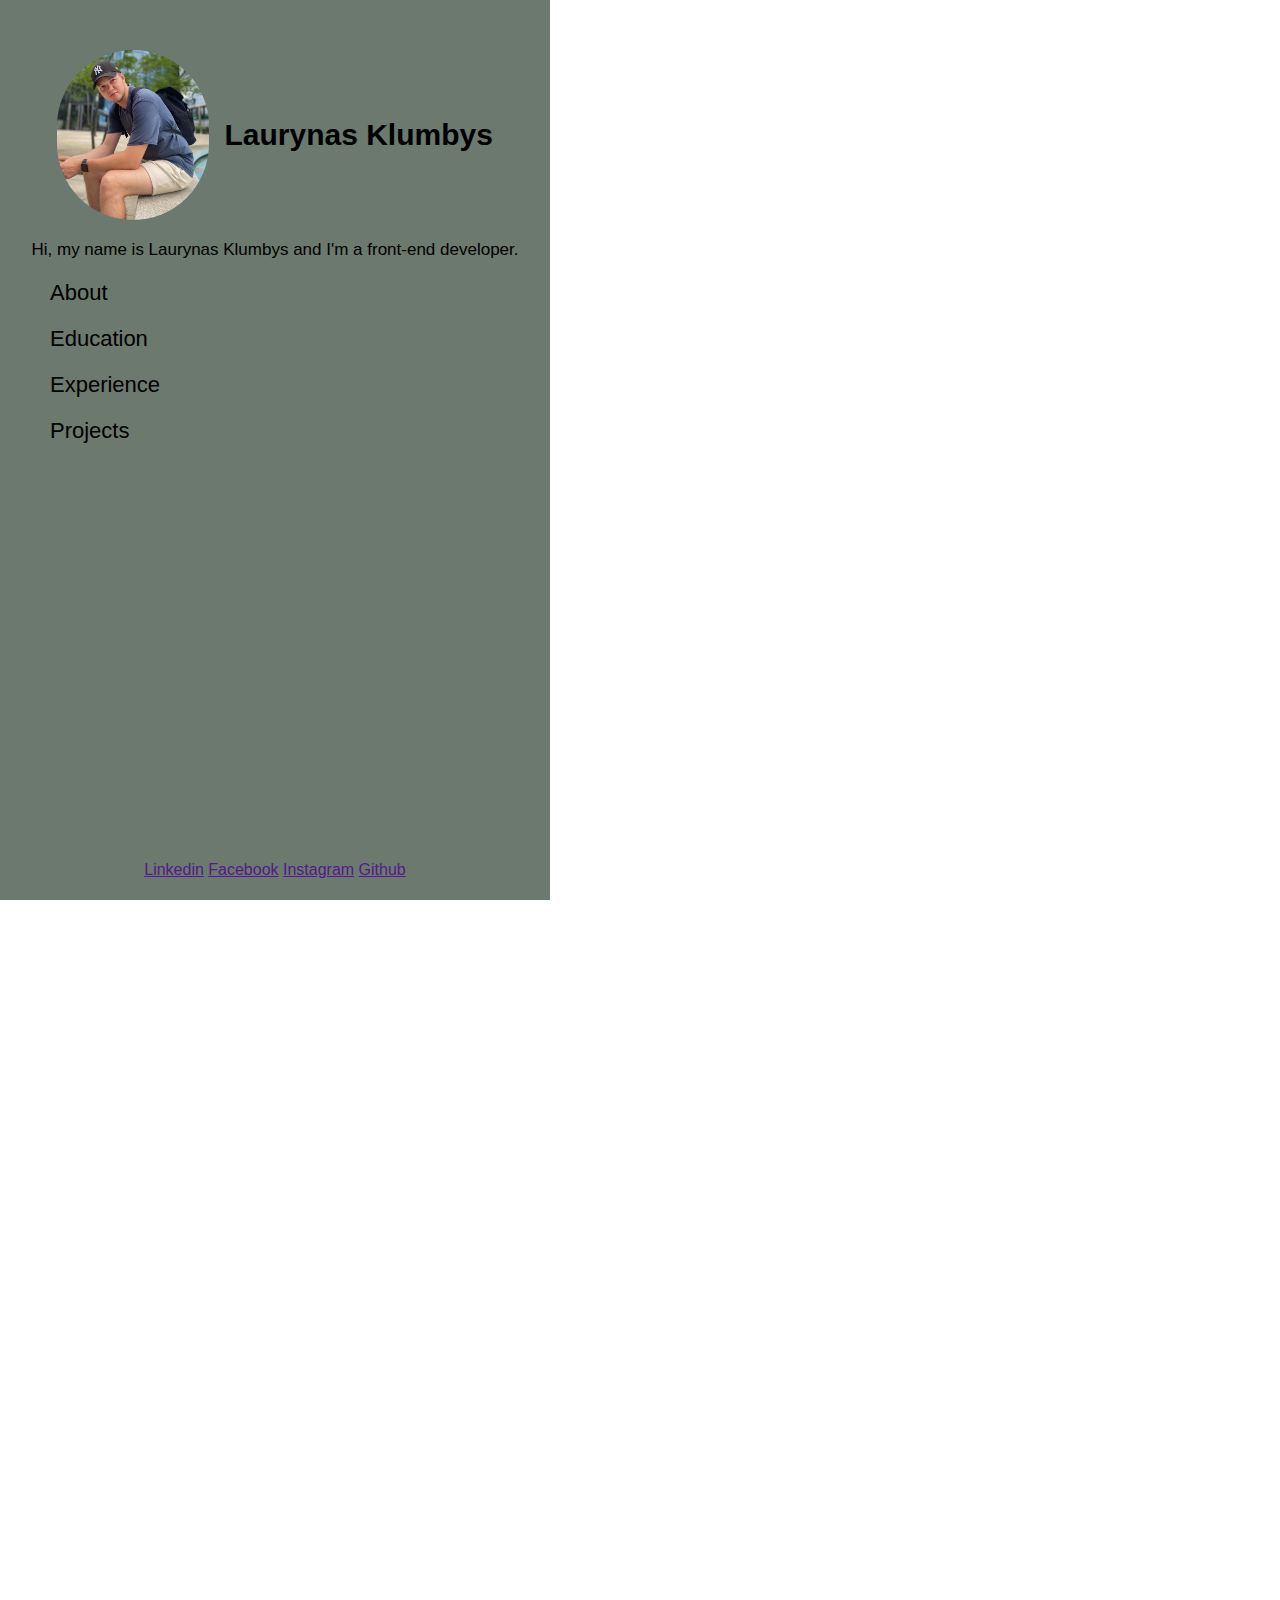
==== index.html @ 9923cab4 "update sidebar css" ====
<!DOCTYPE html>
<html lang="en">
  <head>
    <meta charset="UTF-8" />
    <meta name="viewport" content="width=device-width, initial-scale=1.0" />
    <title>Portfolio</title>
    <link rel="stylesheet" href="./style/general.css" />
    <link rel="stylesheet" href="./style/sidebar.css" />
    <link rel="stylesheet" href="./style/main.css" />
  </head>
  <body style="height: 2000px">
    <nav class="sidebar">
      <div class="profile-section">
        <div class="profile">
          <img
            class="profile-picture"
            src="./photos/IMG_1928..JPG"
            alt="profilio nuotrauka"
          />
          <h1 class="name">Laurynas Klumbys</h1>
        </div>
        <div class="introduction">
          <p>Hi, my name is Laurynas Klumbys and I'm a front-end developer.</p>
        </div>
      </div>

      <div class="navigation-section">
        <div class="nav-items">
          <div>About</div>
          <div>Education</div>
          <div>Experience</div>
          <div>Projects</div>
        </div>
      </div>
      <div class="links-section">
        <div class="links-items">
          <a href="">Linkedin</a>
          <a href="">Facebook</a>
          <a href="">Instagram</a>
          <a href="">Github</a>
        </div>
      </div>
    </nav>

    <main>labas</main>
  </body>
</html>
---- style/general.css ----
body,
body * {
    margin: 0;
    padding: 0;
    vertical-align: top;
    box-sizing: border-box;
}
body {
    font-family: 'Gill Sans', 'Gill Sans MT', Calibri, 'Trebuchet MS',
    sans-serif; 
}
---- style/sidebar.css ----
@media (min-width: 940px) {
  .sidebar {
    position: fixed;
    top: 0;
    bottom: 0;
    left: 0;
    width: 550px;
    background-color: #6b796f;
  }
  .profile-section {
    margin-top: 50px;
  }
  .profile {
    display: flex;
    justify-content: center;
    align-items: center;
  }

  .profile-picture {
    height: 170px;
    object-fit: cover;
    border-radius: 80px;
  }

  .name {
    display: flex;
    align-items: center;
    margin-left: 15px;
    font-size: 30px;
  }
  .introduction p {
    margin-top: 20px;
    font-size: 17px;
    display: flex;
    justify-content: center;
  }

  .navigation-section {
    display: flex;
    align-items: center;
    padding-left: 50px;
  }
  .nav-items {
    z-index: 1;
    margin-top: 20px;
    display: flex;
    flex-direction: column;
    justify-content: center;
  }
  .nav-items div {
    font-size: 22px;
    margin-bottom: 20px;
  }
  .links-section {
    position: absolute;
    bottom: 15px;
    left: 0;
    right: 0;
    height: 30px;
    display: flex;
    justify-content: center;
    align-items: center;
  }
}

@media (max-width: 939px) {
  body {
    height: 2000px;
  }
  .sidebar {
    background-color: #6b796f;
    padding: 10px 0;
  }
  .profile {
    display: flex;
    justify-content: center;
    align-items: center;
    padding-bottom: 10px;
  }

  .profile-picture {
    height: 60px;
    object-fit: cover;
    border-radius: 80px;
  }

  .name {
    margin-left: 10px;
  }
  .introduction {
    display: flex;
    justify-content: center;
    align-items: center;
    padding: 10px 20px;
  }

  .navigation-section {
    padding: 20px 0;
  }
  .nav-items {
    display: flex;
    justify-content: center;
    gap: 10px;
  }
  .links-section {
    display: flex;
    justify-content: center;
  }
  .links-items {
    display: flex;
    gap: 10px;
  }
}
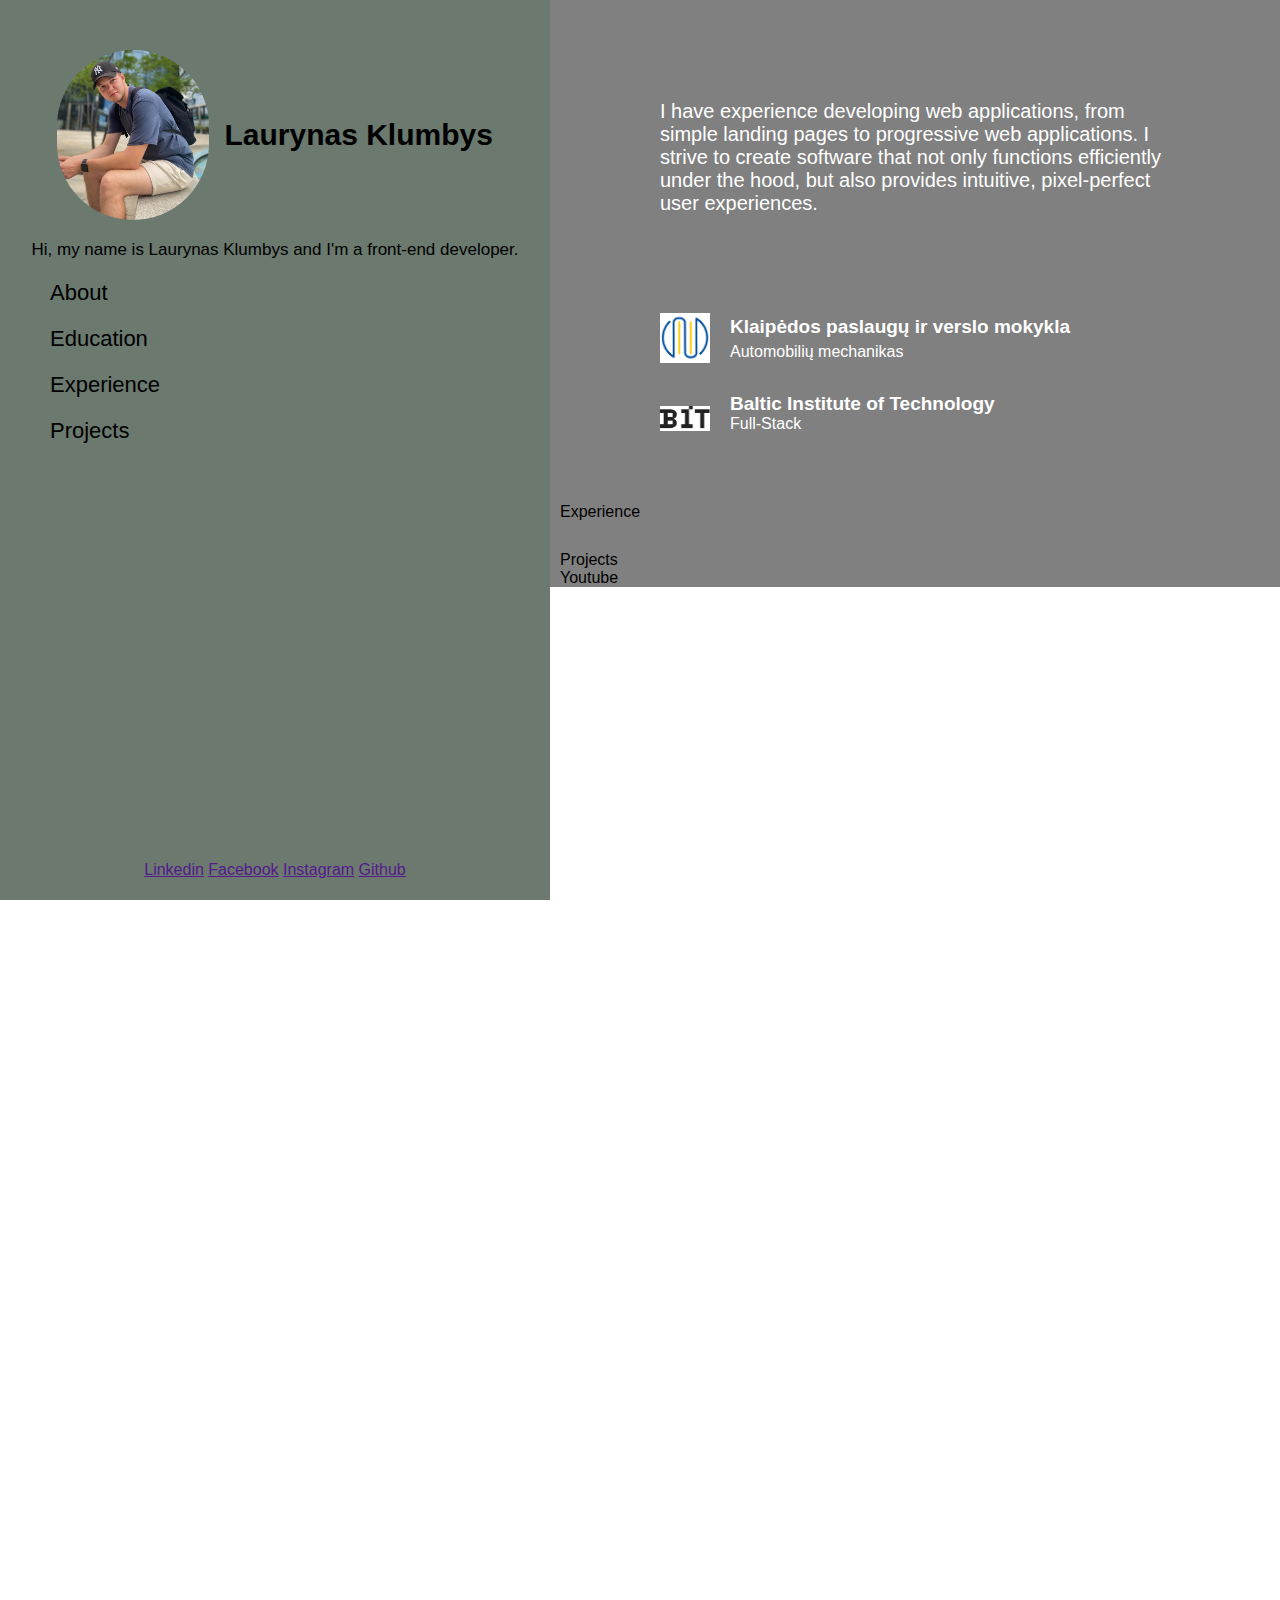
==== commit 0f72266a: "creating section" ====
--- a/index.html
+++ b/index.html
@@ -42,6 +42,40 @@
       </div>
     </nav>
 
-    <main>labas</main>
+    <main>
+      <section class="about-section">
+        I have experience developing web applications, from simple landing pages
+        to progressive web applications. I strive to create software that not
+        only functions efficiently under the hood, but also provides intuitive,
+        pixel-perfect user experiences.
+      </section>
+      <br />
+      <section class="education-section">
+        <div class="about">
+          <img
+            class="logo"
+            src="./photos/klaipados_paslauga3_ir_verslo_mokykla-_logo.png"
+            alt=""
+          />
+          <div class="klpvm-about">
+            <p class="school">Klaipėdos paslaugų ir verslo mokykla</p>
+            <p class="learn">Automobilių mechanikas</p>
+          </div>
+        </div>
+        <div class="about">
+          <img class="logo" src="./photos/BIT.png" alt="" />
+          <div>
+            <p class="school">Baltic Institute of Technology</p>
+            <p class="learn">Full-Stack</p>
+          </div>
+        </div>
+      </section>
+      <section class="experience-section">Experience</section>
+      <section class="projects-section">
+        Projects
+        <div>Youtube</div>
+      </section>
+      <!-- <section class="contact-section">Contacts</section> -->
+    </main>
   </body>
 </html>
--- a/style/main.css
+++ b/style/main.css
@@ -0,0 +1,45 @@
+@media (min-width: 940px) {
+  main {
+    padding-left: 560px;
+    background-color: gray;
+    display: flex;
+    flex-direction: column;
+    gap: 30px;
+  }
+}
+.about-section{
+    padding: 100px 100px 20px 100px;
+    font-size: 20px;
+    color: white;
+}
+.education-section{
+    display: flex;
+    flex-direction: column;
+    justify-content: center;
+    padding-left: 100px;
+
+}
+.about{
+    display: flex;
+    gap: 20px;
+    margin-bottom: 30px;
+}
+.logo{
+    width: 50px;
+    height: 50px;
+    object-fit: contain;
+}
+.klpvm-about{
+    display: flex;
+    flex-direction: column;
+    justify-content: space-around;
+}
+.school{
+    color: white;
+    font-size: 19px;
+    font-weight: 700;
+}
+.learn{
+    color: white;
+
+}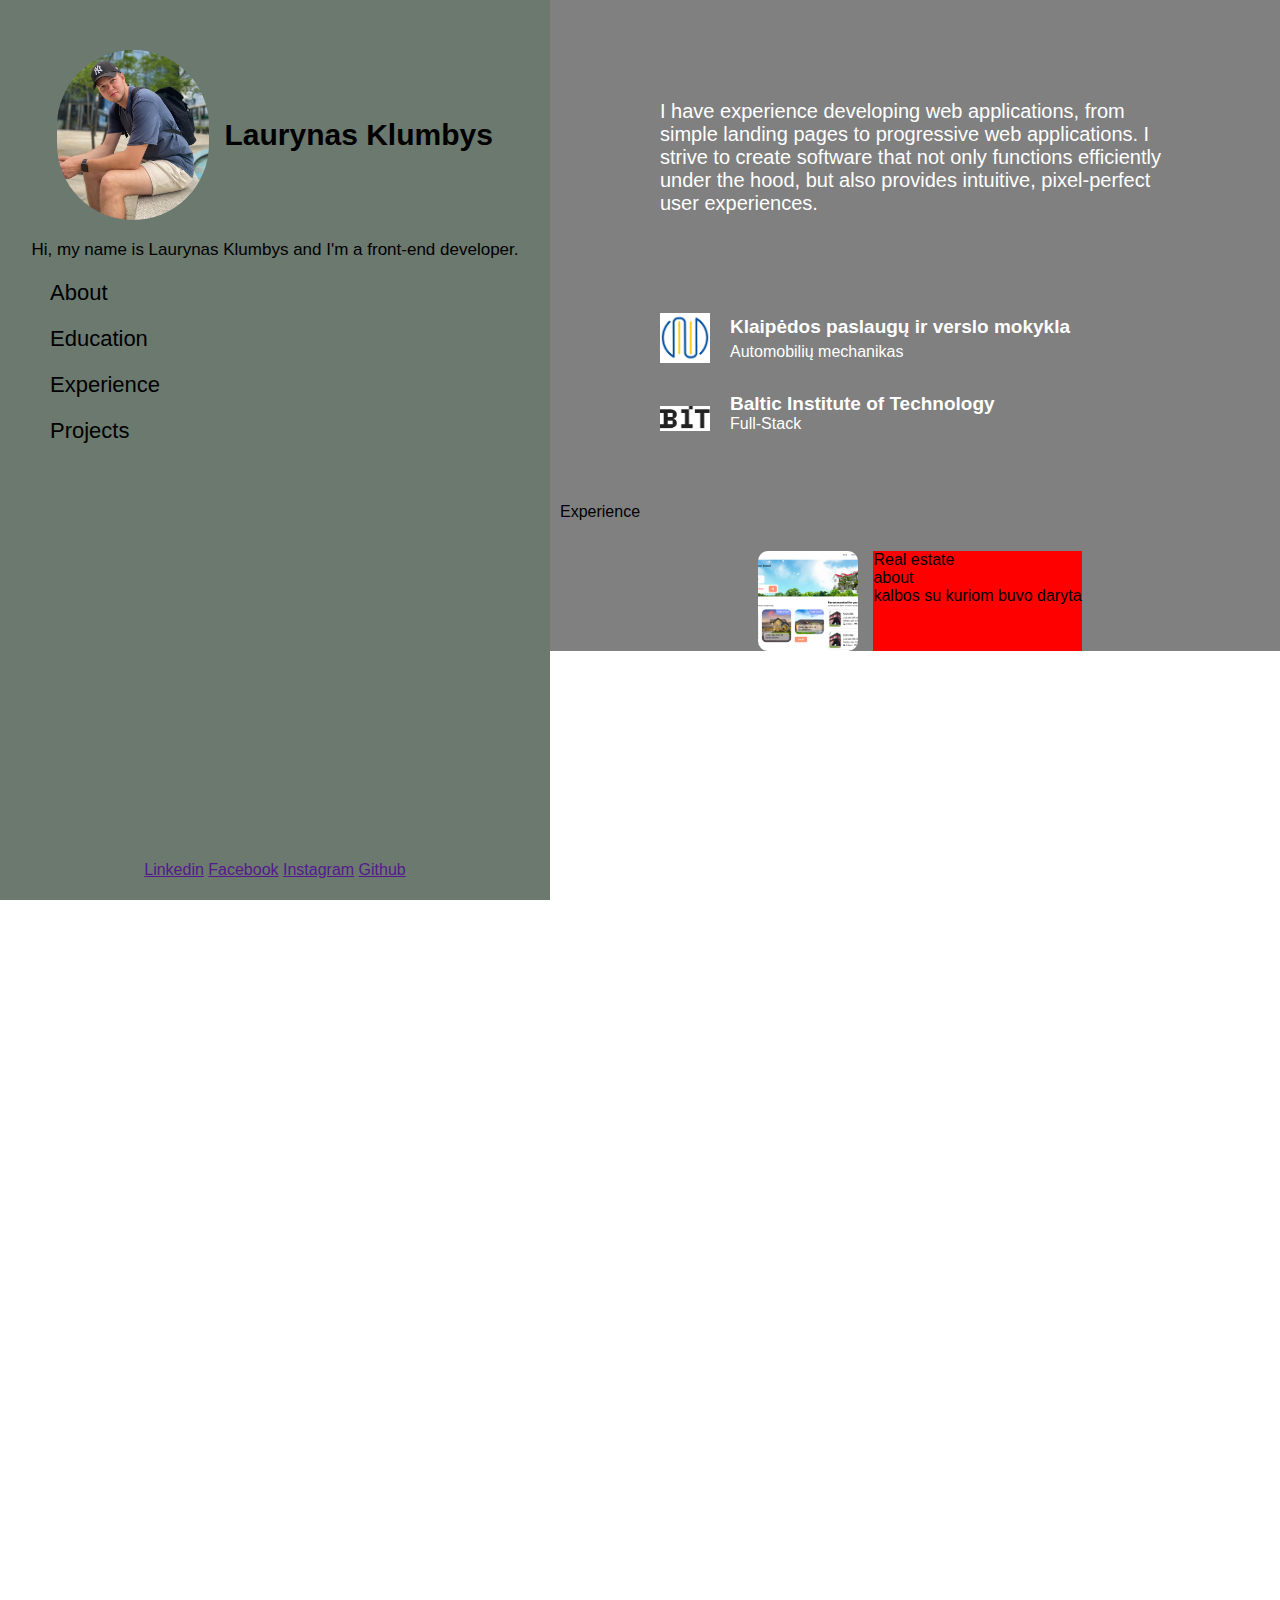
==== commit 59900b06: "project section" ====
--- a/index.html
+++ b/index.html
@@ -72,8 +72,16 @@
       </section>
       <section class="experience-section">Experience</section>
       <section class="projects-section">
-        Projects
-        <div>Youtube</div>
+        <div class="projects">
+          <div class="project-photo">
+            <img src="./photos/real-estate.png" alt="">
+          </div>
+          <div class="project-info">
+            <div class="project-name">Real estate</div>
+            <div class="project-about">about</div>
+            <div class="project-language">kalbos su kuriom buvo daryta</div>
+          </div>
+        </div>
       </section>
       <!-- <section class="contact-section">Contacts</section> -->
     </main>
--- a/style/main.css
+++ b/style/main.css
@@ -41,5 +41,19 @@
 }
 .learn{
     color: white;
+}
 
+.projects{
+    display: flex;
+    justify-content: center;
+    gap: 15px;
+}
+.project-photo img{
+    width: 100px;
+    height: 100px;
+    object-fit: cover;
+    border-radius: 10px;
+}
+.project-info{
+    background-color: red;
 }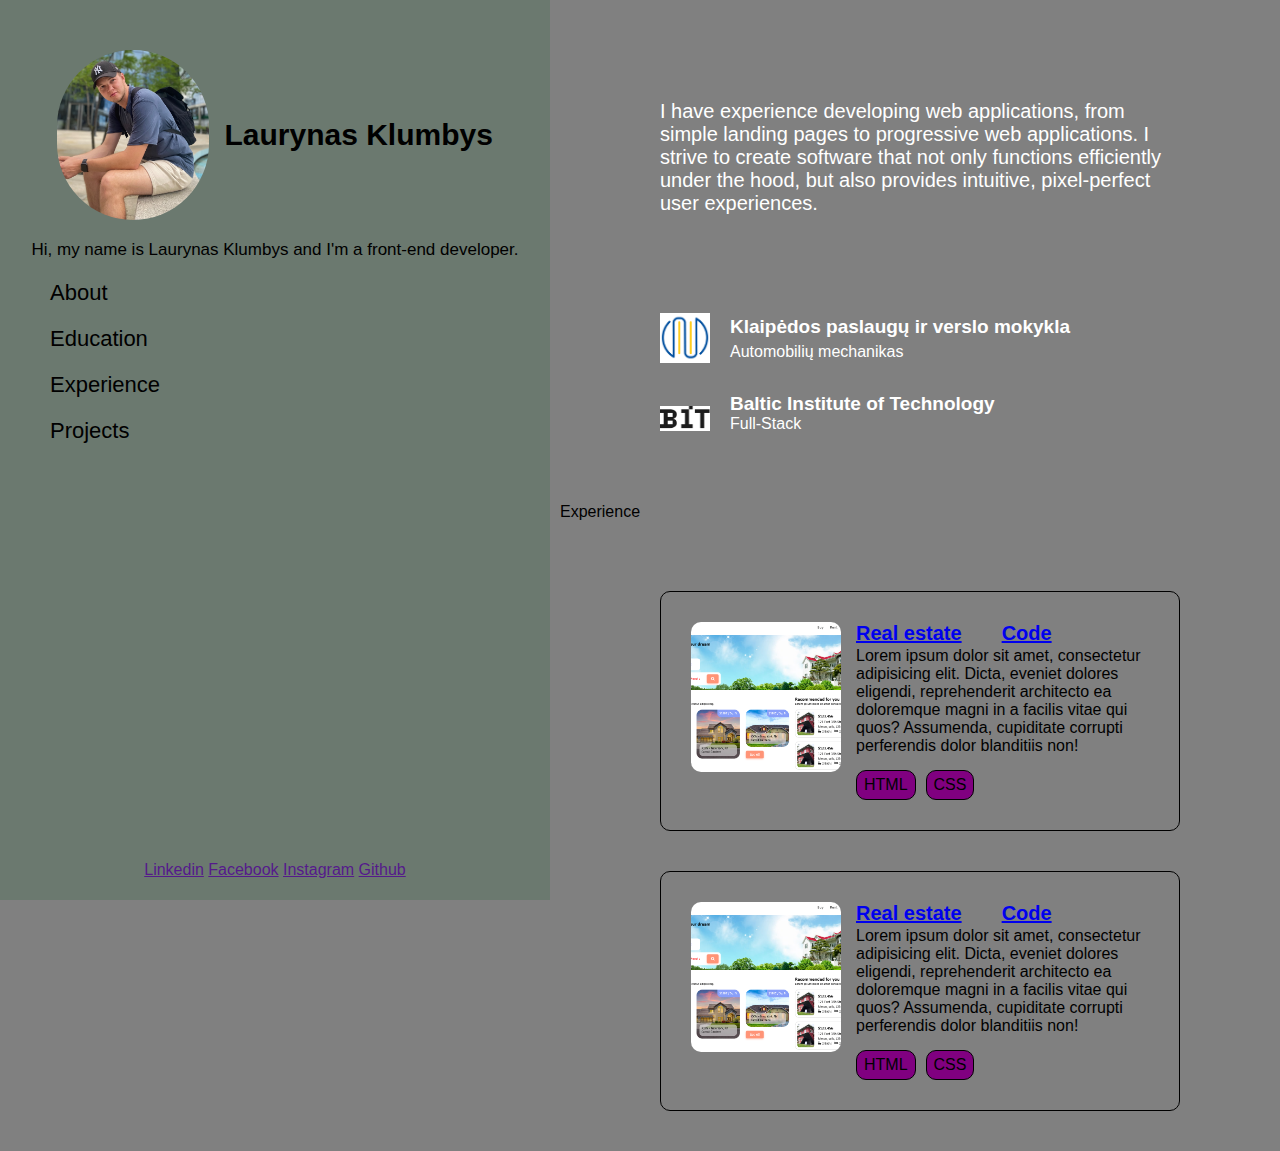
==== commit e420a301: "project section update, css update" ====
--- a/index.html
+++ b/index.html
@@ -8,7 +8,7 @@
     <link rel="stylesheet" href="./style/sidebar.css" />
     <link rel="stylesheet" href="./style/main.css" />
   </head>
-  <body style="height: 2000px">
+  <body>
     <nav class="sidebar">
       <div class="profile-section">
         <div class="profile">
@@ -74,14 +74,50 @@
       <section class="projects-section">
         <div class="projects">
           <div class="project-photo">
-            <img src="./photos/real-estate.png" alt="">
+            <img src="./photos/real-estate.png" alt="" />
           </div>
           <div class="project-info">
-            <div class="project-name">Real estate</div>
-            <div class="project-about">about</div>
-            <div class="project-language">kalbos su kuriom buvo daryta</div>
+            <div class="project-name">
+              <a href="https://laurynaskl.github.io/project-real-estate/" target="_blank"> Real estate </a>
+              <a href="https://github.com/LaurynasKl/project-real-estate" target="_blank"> Code </a>
+            </div>
+            <div class="project-about">
+              Lorem ipsum dolor sit amet, consectetur adipisicing elit. Dicta,
+              eveniet dolores eligendi, reprehenderit architecto ea doloremque
+              magni in a facilis vitae qui quos? Assumenda, cupiditate corrupti
+              perferendis dolor blanditiis non!
+            </div>
+            <div class="project-language">
+              <div>HTML</div>
+              <div>CSS</div>
+            </div>
           </div>
         </div>
+
+
+        <div class="projects">
+          <div class="project-photo">
+            <img src="./photos/real-estate.png" alt="" />
+          </div>
+          <div class="project-info">
+            <div class="project-name">
+              <a href="#"> Real estate </a>
+              <a href="#"> Code </a>
+            </div>
+            <div class="project-about">
+              Lorem ipsum dolor sit amet, consectetur adipisicing elit. Dicta,
+              eveniet dolores eligendi, reprehenderit architecto ea doloremque
+              magni in a facilis vitae qui quos? Assumenda, cupiditate corrupti
+              perferendis dolor blanditiis non!
+            </div>
+            <div class="project-language">
+              <div>HTML</div>
+              <div>CSS</div>
+            </div>
+          </div>
+        </div>
+
+
       </section>
       <!-- <section class="contact-section">Contacts</section> -->
     </main>
--- a/style/main.css
+++ b/style/main.css
@@ -6,54 +6,84 @@
     flex-direction: column;
     gap: 30px;
   }
-}
-.about-section{
+  .about-section {
     padding: 100px 100px 20px 100px;
     font-size: 20px;
     color: white;
-}
-.education-section{
+  }
+  .education-section {
     display: flex;
     flex-direction: column;
     justify-content: center;
     padding-left: 100px;
-
-}
-.about{
+  }
+  .about {
     display: flex;
     gap: 20px;
     margin-bottom: 30px;
-}
-.logo{
+  }
+  .logo {
     width: 50px;
     height: 50px;
     object-fit: contain;
-}
-.klpvm-about{
+  }
+  .klpvm-about {
     display: flex;
     flex-direction: column;
     justify-content: space-around;
-}
-.school{
+  }
+  .school {
     color: white;
     font-size: 19px;
     font-weight: 700;
-}
-.learn{
+  }
+  .learn {
     color: white;
-}
+  }
 
-.projects{
+  .projects {
     display: flex;
-    justify-content: center;
+    margin: 40px 100px;
+    padding: 30px;
     gap: 15px;
-}
-.project-photo img{
-    width: 100px;
-    height: 100px;
+    border: 1px solid black;
+    border-radius: 10px;
+    transition: background-color 0.3s;
+  }
+  .projects:hover {
+    box-shadow: 0px 0px 10px 3px rgb(0, 0, 0, 0.4);
+    background-color: #6b796f;
+  }
+  .project-photo img {
+    width: 150px;
+    height: 150px;
     object-fit: cover;
     border-radius: 10px;
+  }
+  .project-info {
+    width: 450px;
+  }
+  .project-name {
+    font-size: 20px;
+    font-weight: bold;
+    display: flex;
+    gap: 40px;
+  }
+  .project-about {
+    margin: 2px 0 15px 0;
+  }
+  .project-language {
+    display: flex;
+    gap: 10px;
+    flex-wrap: wrap;
+  }
+  .project-language div {
+    background-color: purple;
+    padding: 5px 7px;
+    border: 1px solid black;
+    border-radius: 10px;
+  }
+  .project-language div:hover {
+    box-shadow: 0px 0px 5px 1px rgb(0, 0, 0, 0.4);
+  }
 }
-.project-info{
-    background-color: red;
-}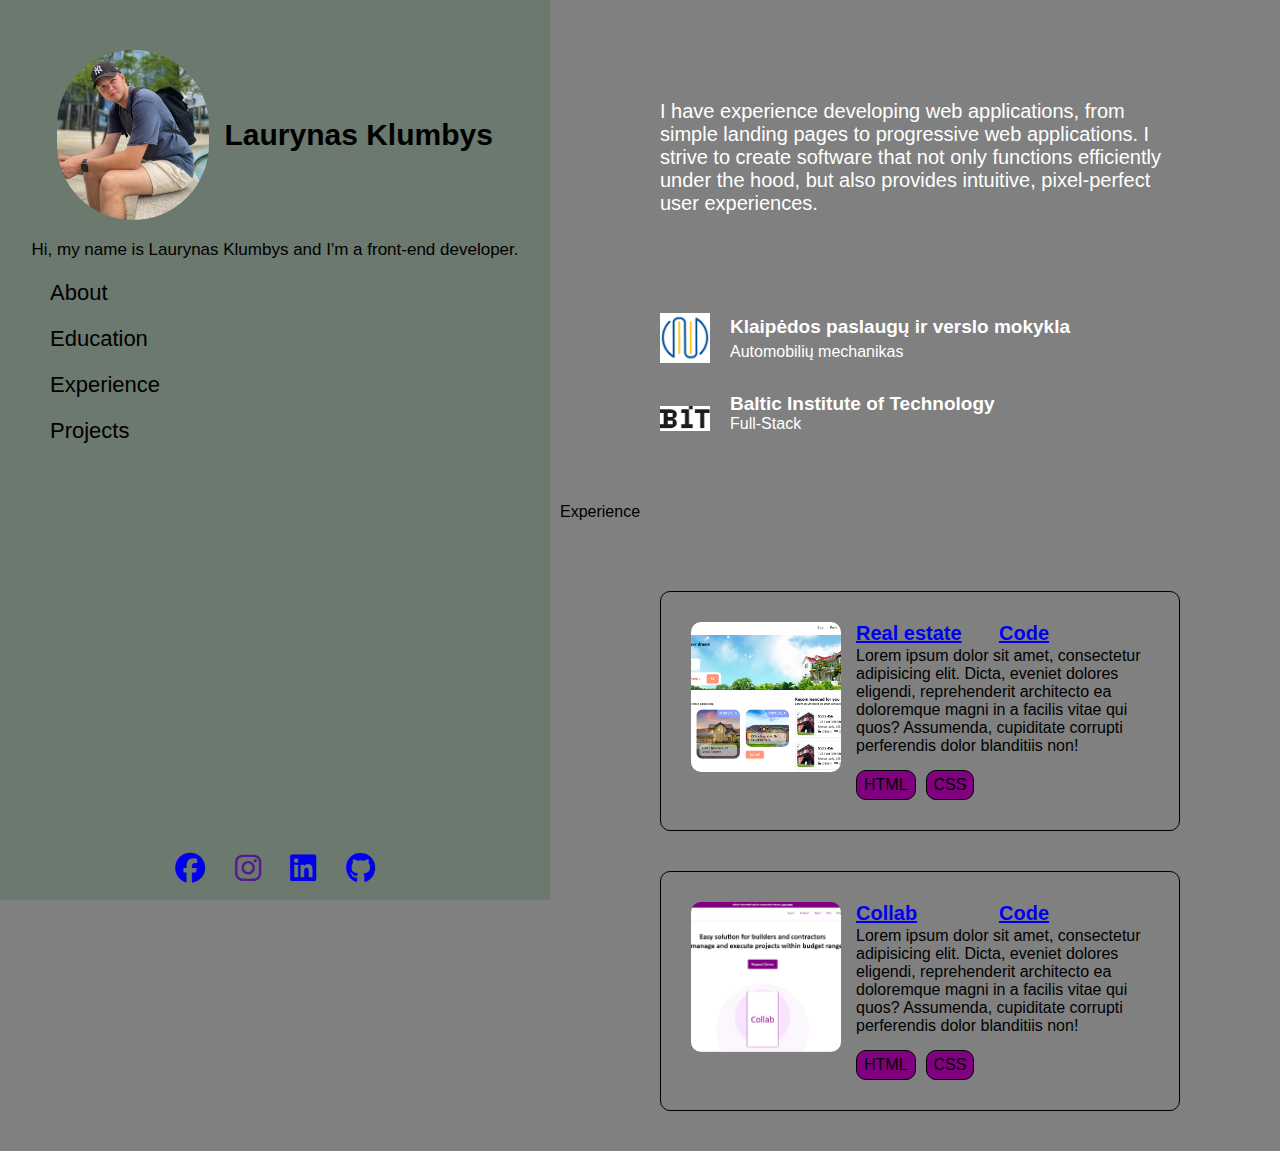
==== commit f4c32ce2: "update" ====
--- a/index.html
+++ b/index.html
@@ -4,6 +4,15 @@
     <meta charset="UTF-8" />
     <meta name="viewport" content="width=device-width, initial-scale=1.0" />
     <title>Portfolio</title>
+
+    <link
+      rel="stylesheet"
+      href="https://cdnjs.cloudflare.com/ajax/libs/font-awesome/6.7.2/css/all.min.css"
+      integrity="sha512-Evv84Mr4kqVGRNSgIGL/F/aIDqQb7xQ2vcrdIwxfjThSH8CSR7PBEakCr51Ck+w+/U6swU2Im1vVX0SVk9ABhg=="
+      crossorigin="anonymous"
+      referrerpolicy="no-referrer"
+    />
+
     <link rel="stylesheet" href="./style/general.css" />
     <link rel="stylesheet" href="./style/sidebar.css" />
     <link rel="stylesheet" href="./style/main.css" />
@@ -34,10 +43,18 @@
       </div>
       <div class="links-section">
         <div class="links-items">
-          <a href="">Linkedin</a>
-          <a href="">Facebook</a>
-          <a href="">Instagram</a>
-          <a href="">Github</a>
+          <a href="https://www.facebook.com/laurynas.klumbys.94">
+            <i class="fa-brands fa-facebook"></i>
+          </a>
+          <a href="">
+            <i class="fa-brands fa-instagram"></i>
+          </a>
+          <a href="https://www.linkedin.com/in/laurynas-klumbys-558254256">
+            <i class="fa-brands fa-linkedin"></i>
+          </a>
+          <a href="https://github.com/LaurynasKl">
+            <i class="fa-brands fa-github"></i>
+          </a>
         </div>
       </div>
     </nav>
@@ -78,8 +95,18 @@
           </div>
           <div class="project-info">
             <div class="project-name">
-              <a href="https://laurynaskl.github.io/project-real-estate/" target="_blank"> Real estate </a>
-              <a href="https://github.com/LaurynasKl/project-real-estate" target="_blank"> Code </a>
+              <a
+                href="https://laurynaskl.github.io/project-real-estate/"
+                target="_blank"
+              >
+                Real estate
+              </a>
+              <a
+                href="https://github.com/LaurynasKl/project-real-estate"
+                target="_blank"
+              >
+                Code
+              </a>
             </div>
             <div class="project-about">
               Lorem ipsum dolor sit amet, consectetur adipisicing elit. Dicta,
@@ -94,15 +121,14 @@
           </div>
         </div>
 
-
         <div class="projects">
           <div class="project-photo">
-            <img src="./photos/real-estate.png" alt="" />
+            <img src="./photos/collab.png" alt="" />
           </div>
           <div class="project-info">
             <div class="project-name">
-              <a href="#"> Real estate </a>
-              <a href="#"> Code </a>
+              <a href="https://laurynaskl.github.io/project-collab/">Collab</a>
+              <a href="https://github.com/LaurynasKl/project-collab"> Code </a>
             </div>
             <div class="project-about">
               Lorem ipsum dolor sit amet, consectetur adipisicing elit. Dicta,
@@ -116,8 +142,6 @@
             </div>
           </div>
         </div>
-
-
       </section>
       <!-- <section class="contact-section">Contacts</section> -->
     </main>
--- a/style/sidebar.css
+++ b/style/sidebar.css
@@ -61,6 +61,12 @@
     justify-content: center;
     align-items: center;
   }
+.links-items{
+  font-size: 30px;
+  width: 200px;
+  display: flex;
+  justify-content: space-between;
+}
 }
 
 @media (max-width: 939px) {
--- a/style/main.css
+++ b/style/main.css
@@ -67,7 +67,9 @@
     font-size: 20px;
     font-weight: bold;
     display: flex;
-    gap: 40px;
+    justify-content: space-between;
+    margin-right: 100px;
+    /* gap: 40px; */
   }
   .project-about {
     margin: 2px 0 15px 0;
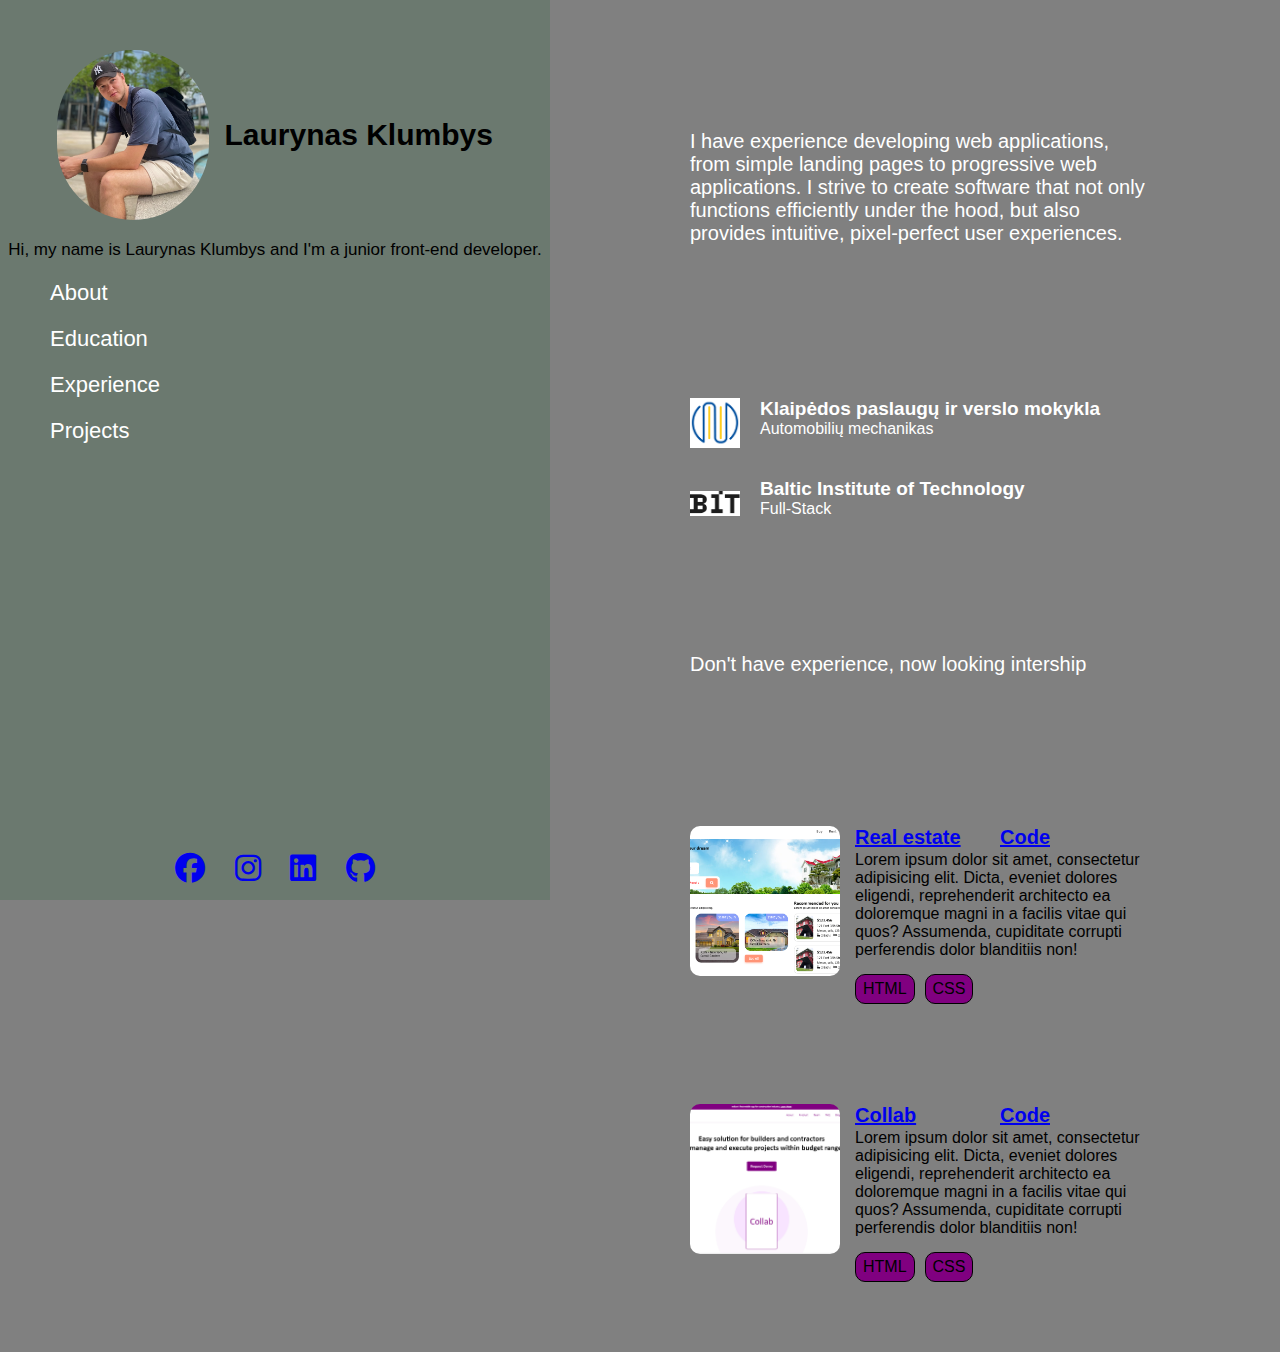
==== commit f4fa7009: "update css and selector" ====
--- a/index.html
+++ b/index.html
@@ -29,16 +29,27 @@
           <h1 class="name">Laurynas Klumbys</h1>
         </div>
         <div class="introduction">
-          <p>Hi, my name is Laurynas Klumbys and I'm a front-end developer.</p>
+          <p>
+            Hi, my name is Laurynas Klumbys and I'm a junior front-end
+            developer.
+          </p>
         </div>
       </div>
 
       <div class="navigation-section">
         <div class="nav-items">
-          <div>About</div>
-          <div>Education</div>
-          <div>Experience</div>
-          <div>Projects</div>
+          <div>
+            <a href="index.html#about">About</a>
+          </div>
+          <div>
+            <a href="index.html#education">Education</a>
+          </div>
+          <div>
+            <a href="index.html#experience">Experience</a>
+          </div>
+          <div>
+            <a href="index.html#projects">Projects</a>
+          </div>
         </div>
       </div>
       <div class="links-section">
@@ -46,7 +57,7 @@
           <a href="https://www.facebook.com/laurynas.klumbys.94">
             <i class="fa-brands fa-facebook"></i>
           </a>
-          <a href="">
+          <a href="https://www.instagram.com/k_laurynas/">
             <i class="fa-brands fa-instagram"></i>
           </a>
           <a href="https://www.linkedin.com/in/laurynas-klumbys-558254256">
@@ -60,21 +71,21 @@
     </nav>
 
     <main>
-      <section class="about-section">
+      <section id="about" class="about-section">
         I have experience developing web applications, from simple landing pages
         to progressive web applications. I strive to create software that not
         only functions efficiently under the hood, but also provides intuitive,
         pixel-perfect user experiences.
       </section>
       <br />
-      <section class="education-section">
+      <section id="education" class="education-section">
         <div class="about">
           <img
             class="logo"
             src="./photos/klaipados_paslauga3_ir_verslo_mokykla-_logo.png"
             alt=""
           />
-          <div class="klpvm-about">
+          <div>
             <p class="school">Klaipėdos paslaugų ir verslo mokykla</p>
             <p class="learn">Automobilių mechanikas</p>
           </div>
@@ -87,8 +98,10 @@
           </div>
         </div>
       </section>
-      <section class="experience-section">Experience</section>
-      <section class="projects-section">
+      <section id="experience" class="experience-section">
+        Don't have experience, now looking intership
+      </section>
+      <section id="projects" class="projects-section">
         <div class="projects">
           <div class="project-photo">
             <img src="./photos/real-estate.png" alt="" />
--- a/style/sidebar.css
+++ b/style/sidebar.css
@@ -51,6 +51,14 @@
     font-size: 22px;
     margin-bottom: 20px;
   }
+  .nav-items a {
+    text-decoration: none;
+    color: white;
+  }
+  .nav-items a:hover {
+    text-decoration: underline;
+    color: white;
+  }
   .links-section {
     position: absolute;
     bottom: 15px;
@@ -61,12 +69,12 @@
     justify-content: center;
     align-items: center;
   }
-.links-items{
-  font-size: 30px;
-  width: 200px;
-  display: flex;
-  justify-content: space-between;
-}
+  .links-items {
+    font-size: 30px;
+    width: 200px;
+    display: flex;
+    justify-content: space-between;
+  }
 }
 
 @media (max-width: 939px) {
--- a/style/main.css
+++ b/style/main.css
@@ -7,30 +7,39 @@
     gap: 30px;
   }
   .about-section {
-    padding: 100px 100px 20px 100px;
+    margin: 100px 100px 0 100px;
+    padding: 30px;
     font-size: 20px;
     color: white;
+    border-radius: 10px;
+    transition: background-color 0.1s;
+  }
+  .about-section:hover {
+    box-shadow: 0px 0px 10px 3px rgb(0, 0, 0, 0.4);
+    background-color: #6b796f;
   }
   .education-section {
     display: flex;
     flex-direction: column;
     justify-content: center;
-    padding-left: 100px;
+    margin: 0 100px 20px 100px;
+    padding: 30px;
+    border-radius: 10px;
+    transition: background-color 0.1s;
+  }
+  .education-section:hover {
+    box-shadow: 0px 0px 10px 3px rgb(0, 0, 0, 0.4);
+    background-color: #6b796f;
   }
   .about {
     display: flex;
     gap: 20px;
-    margin-bottom: 30px;
+    margin: 15px 0;
   }
   .logo {
     width: 50px;
     height: 50px;
     object-fit: contain;
-  }
-  .klpvm-about {
-    display: flex;
-    flex-direction: column;
-    justify-content: space-around;
   }
   .school {
     color: white;
@@ -41,14 +50,26 @@
     color: white;
   }
 
+  .experience-section{
+    color: white;
+    margin: 0 100px 20px 100px;
+    padding: 30px;
+    font-size: 20px;
+    border-radius: 10px;
+    transition: background-color 0.1s;
+  }
+  .experience-section:hover {
+    box-shadow: 0px 0px 10px 3px rgb(0, 0, 0, 0.4);
+    background-color: #6b796f;
+  }
+
   .projects {
     display: flex;
     margin: 40px 100px;
     padding: 30px;
     gap: 15px;
-    border: 1px solid black;
     border-radius: 10px;
-    transition: background-color 0.3s;
+    transition: background-color 0.1s;
   }
   .projects:hover {
     box-shadow: 0px 0px 10px 3px rgb(0, 0, 0, 0.4);
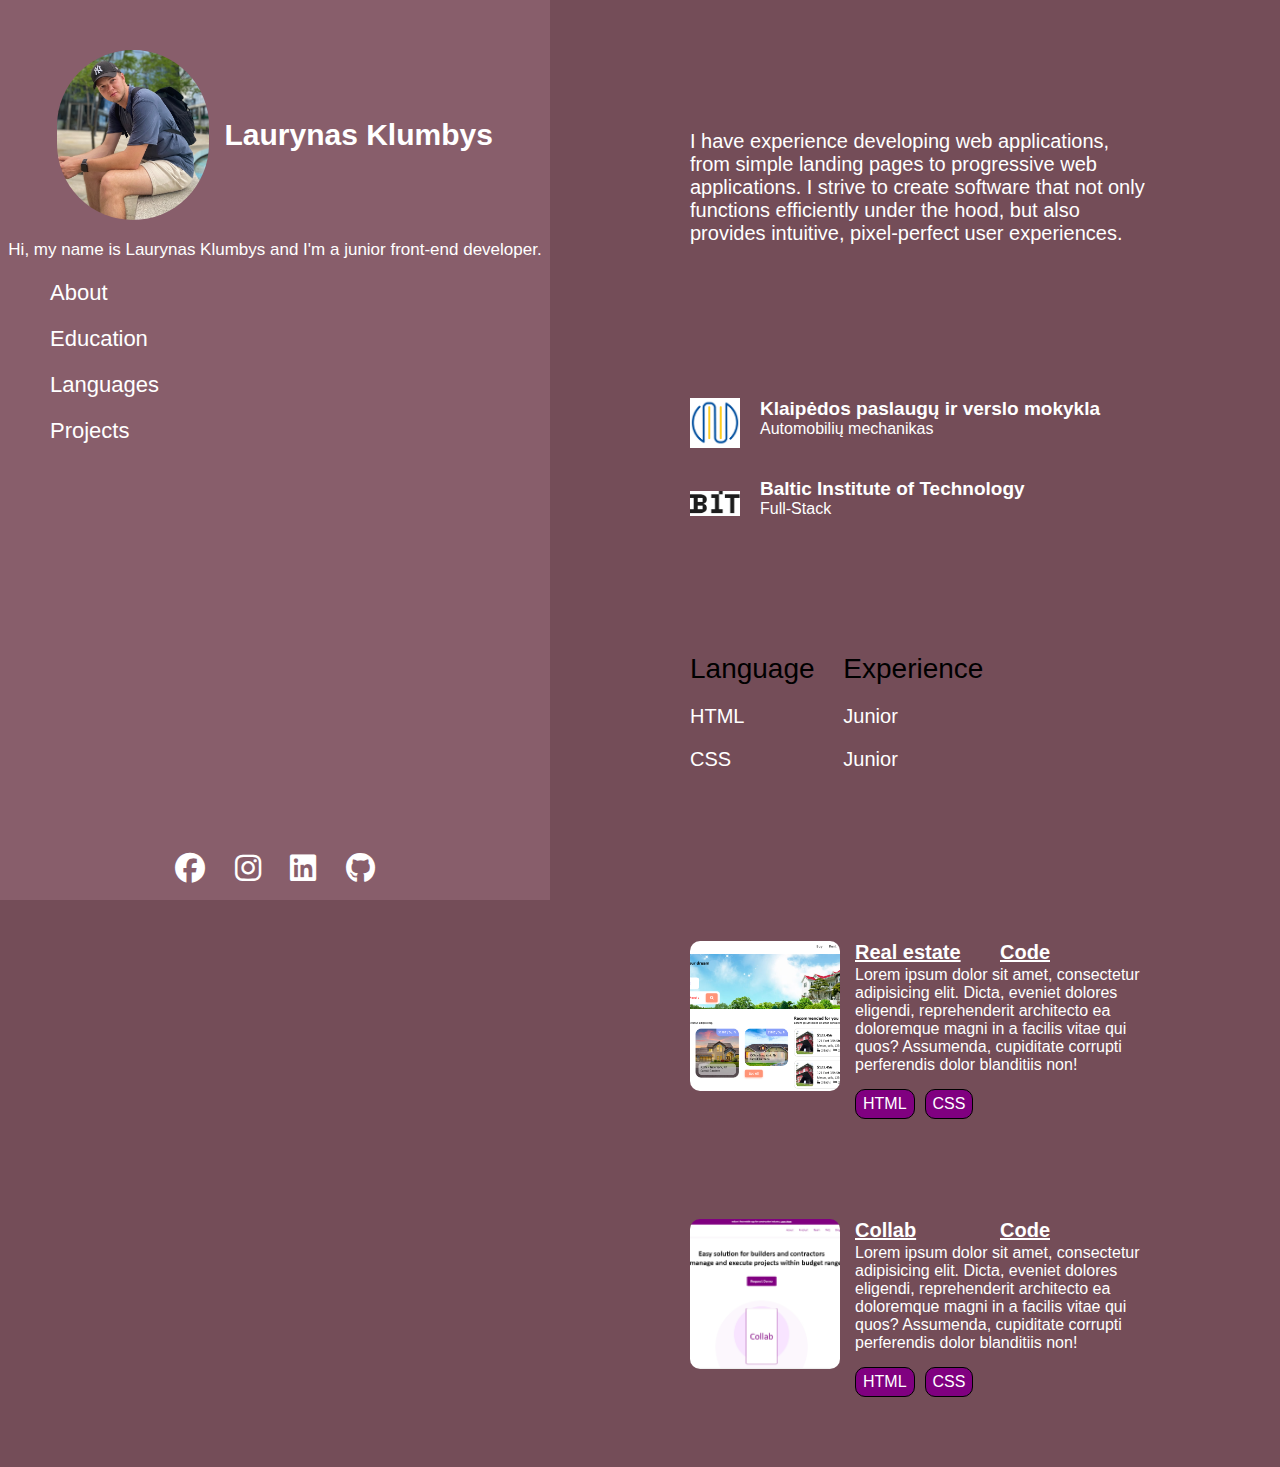
==== commit b95dfbdd: "css baclground color picking" ====
--- a/index.html
+++ b/index.html
@@ -45,7 +45,7 @@
             <a href="index.html#education">Education</a>
           </div>
           <div>
-            <a href="index.html#experience">Experience</a>
+            <a href="index.html#language">Languages</a>
           </div>
           <div>
             <a href="index.html#projects">Projects</a>
@@ -98,8 +98,19 @@
           </div>
         </div>
       </section>
-      <section id="experience" class="experience-section">
-        Don't have experience, now looking intership
+      <section id="language" class="language-section">
+        <div class="experience">
+          <div class="expertise">
+            Language
+            <div>HTML</div>
+            <div>CSS</div>
+          </div>
+          <div class="expertise">
+            Experience
+            <div>Junior</div>
+            <div>Junior</div>
+          </div>
+        </div>
       </section>
       <section id="projects" class="projects-section">
         <div class="projects">
--- a/style/general.css
+++ b/style/general.css
@@ -4,8 +4,10 @@
     padding: 0;
     vertical-align: top;
     box-sizing: border-box;
+    color: white;
 }
 body {
     font-family: 'Gill Sans', 'Gill Sans MT', Calibri, 'Trebuchet MS',
     sans-serif; 
+
 }--- a/style/sidebar.css
+++ b/style/sidebar.css
@@ -5,7 +5,7 @@
     bottom: 0;
     left: 0;
     width: 550px;
-    background-color: #6b796f;
+    background-color: #885E6B;
   }
   .profile-section {
     margin-top: 50px;
@@ -53,7 +53,7 @@
   }
   .nav-items a {
     text-decoration: none;
-    color: white;
+    /* color: white; */
   }
   .nav-items a:hover {
     text-decoration: underline;
@@ -82,7 +82,7 @@
     height: 2000px;
   }
   .sidebar {
-    background-color: #6b796f;
+    /* background-color: #65404A; */
     padding: 10px 0;
   }
   .profile {
--- a/style/main.css
+++ b/style/main.css
@@ -1,22 +1,24 @@
 @media (min-width: 940px) {
   main {
+   
     padding-left: 560px;
-    background-color: gray;
     display: flex;
     flex-direction: column;
     gap: 30px;
+    background-color: #744D58;
+
   }
   .about-section {
     margin: 100px 100px 0 100px;
     padding: 30px;
     font-size: 20px;
-    color: white;
+    /* color: white; */
     border-radius: 10px;
     transition: background-color 0.1s;
   }
   .about-section:hover {
     box-shadow: 0px 0px 10px 3px rgb(0, 0, 0, 0.4);
-    background-color: #6b796f;
+    background-color: #65404A;
   }
   .education-section {
     display: flex;
@@ -29,7 +31,7 @@
   }
   .education-section:hover {
     box-shadow: 0px 0px 10px 3px rgb(0, 0, 0, 0.4);
-    background-color: #6b796f;
+    background-color: #65404A;
   }
   .about {
     display: flex;
@@ -42,7 +44,7 @@
     object-fit: contain;
   }
   .school {
-    color: white;
+    /* color: white; */
     font-size: 19px;
     font-weight: 700;
   }
@@ -50,19 +52,33 @@
     color: white;
   }
 
-  .experience-section{
-    color: white;
+  .language-section{
+    /* color: white; */
     margin: 0 100px 20px 100px;
     padding: 30px;
     font-size: 20px;
     border-radius: 10px;
     transition: background-color 0.1s;
   }
-  .experience-section:hover {
+  .language-section:hover {
     box-shadow: 0px 0px 10px 3px rgb(0, 0, 0, 0.4);
-    background-color: #6b796f;
+    background-color: #65404A;
   }
 
+.experience{
+  display: grid;
+  grid-template-columns: 1fr 2fr;
+}
+.expertise{
+  margin-bottom: 20px;
+  color: black;
+  font-size: 28px;
+}
+.expertise div{
+  margin-top: 20px;
+  /* color: white; */
+  font-size: 20px;
+}
   .projects {
     display: flex;
     margin: 40px 100px;
@@ -73,7 +89,7 @@
   }
   .projects:hover {
     box-shadow: 0px 0px 10px 3px rgb(0, 0, 0, 0.4);
-    background-color: #6b796f;
+    background-color: #65404A;
   }
   .project-photo img {
     width: 150px;
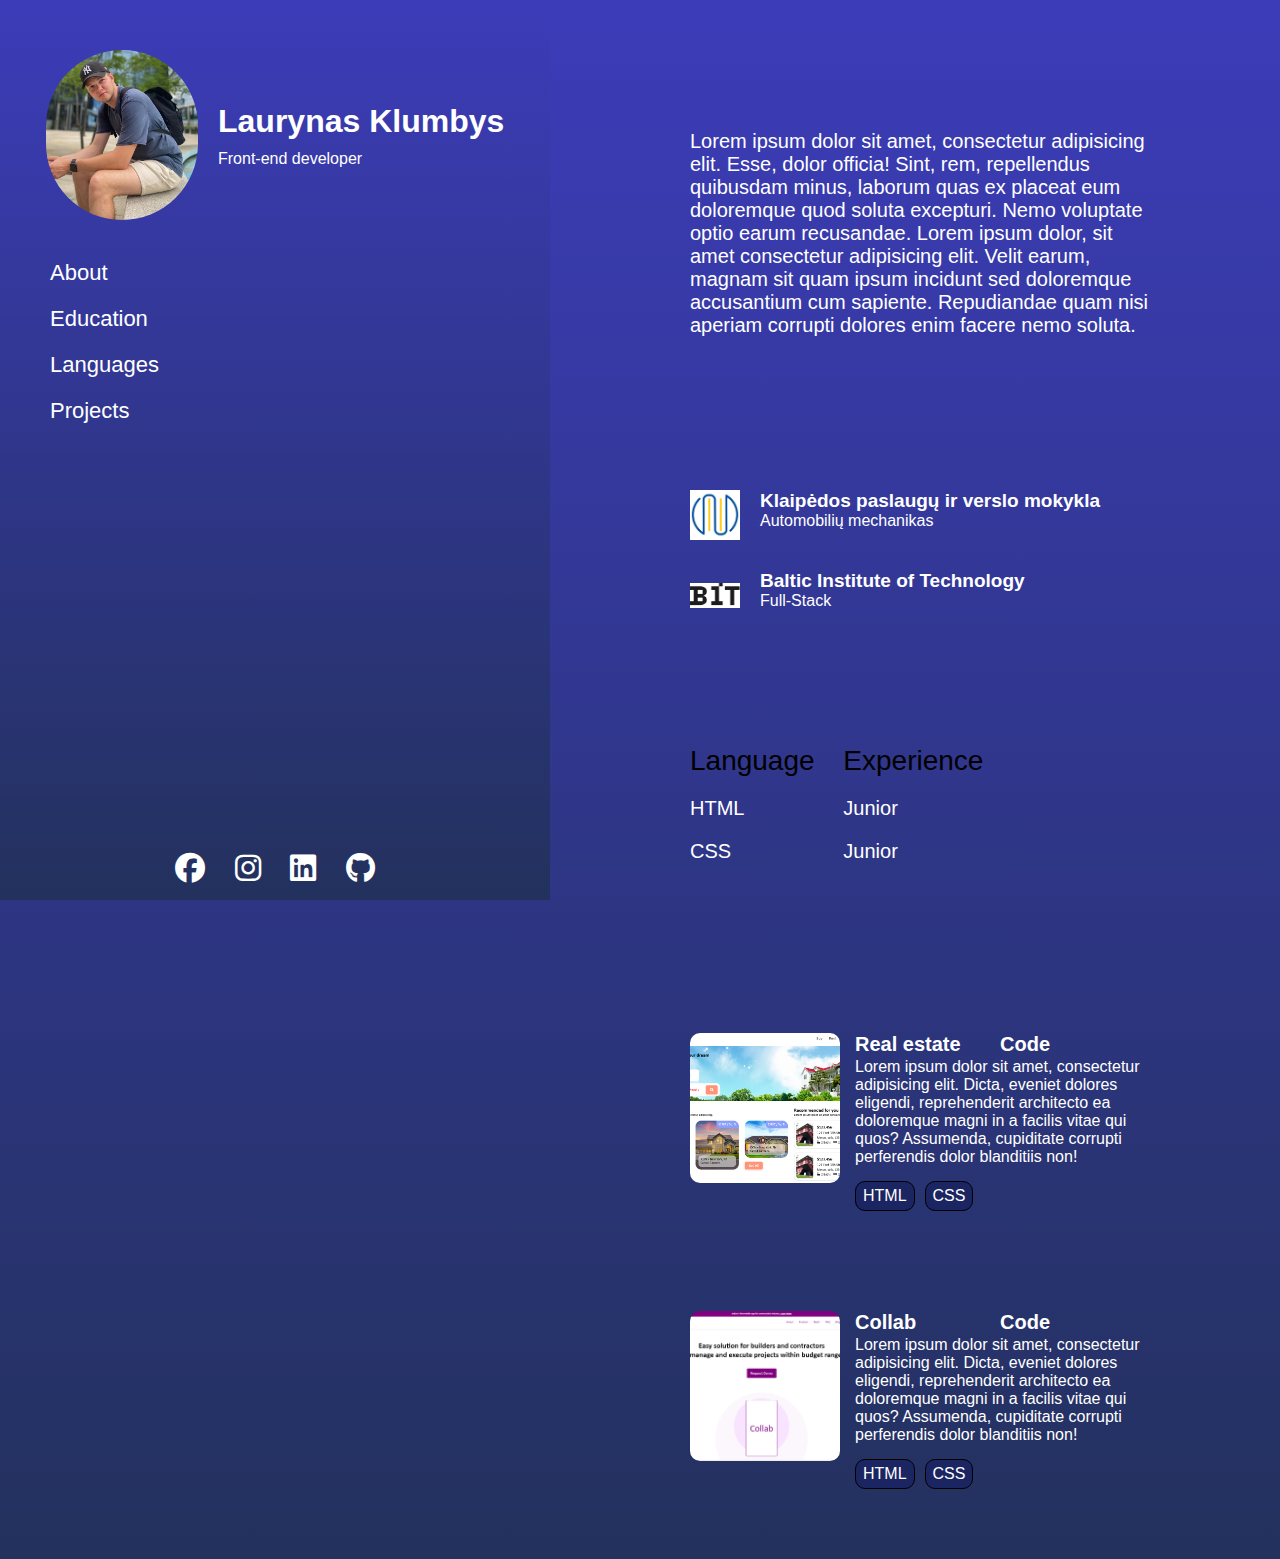
==== commit 86cd2a4b: "colors update" ====
--- a/index.html
+++ b/index.html
@@ -26,12 +26,15 @@
             src="./photos/IMG_1928..JPG"
             alt="profilio nuotrauka"
           />
-          <h1 class="name">Laurynas Klumbys</h1>
+          <div>
+            <h1 class="name">Laurynas Klumbys</h1>
+            <p> Front-end developer </p>
+          </div>
         </div>
         <div class="introduction">
           <p>
-            Hi, my name is Laurynas Klumbys and I'm a junior front-end
-            developer.
+            <!-- Hi, my name is Laurynas Klumbys and I'm a junior front-end
+            developer. -->
           </p>
         </div>
       </div>
@@ -72,10 +75,13 @@
 
     <main>
       <section id="about" class="about-section">
-        I have experience developing web applications, from simple landing pages
-        to progressive web applications. I strive to create software that not
-        only functions efficiently under the hood, but also provides intuitive,
-        pixel-perfect user experiences.
+        Lorem ipsum dolor sit amet, consectetur adipisicing elit. Esse, dolor
+        officia! Sint, rem, repellendus quibusdam minus, laborum quas ex placeat
+        eum doloremque quod soluta excepturi. Nemo voluptate optio earum
+        recusandae. Lorem ipsum dolor, sit amet consectetur adipisicing elit.
+        Velit earum, magnam sit quam ipsum incidunt sed doloremque accusantium
+        cum sapiente. Repudiandae quam nisi aperiam corrupti dolores enim facere
+        nemo soluta.
       </section>
       <br />
       <section id="education" class="education-section">
--- a/style/sidebar.css
+++ b/style/sidebar.css
@@ -5,7 +5,10 @@
     bottom: 0;
     left: 0;
     width: 550px;
-    background-color: #885E6B;
+    /* background-color: #7F8C8D; */
+    background: linear-gradient(0deg, rgba(35,49,93,1) 0%, rgba(60,60,185,1) 100%);
+
+    
   }
   .profile-section {
     margin-top: 50px;
@@ -15,18 +18,21 @@
     justify-content: center;
     align-items: center;
   }
-
+  
   .profile-picture {
     height: 170px;
     object-fit: cover;
     border-radius: 80px;
   }
+  .profile div {
+    margin-left: 20px;
+  }
 
   .name {
     display: flex;
     align-items: center;
-    margin-left: 15px;
-    font-size: 30px;
+    font-size: 32px;
+    margin-bottom: 10px;
   }
   .introduction p {
     margin-top: 20px;
--- a/style/main.css
+++ b/style/main.css
@@ -1,12 +1,15 @@
 @media (min-width: 940px) {
   main {
-   
     padding-left: 560px;
     display: flex;
     flex-direction: column;
     gap: 30px;
-    background-color: #744D58;
-
+    /* background-color: #7F8C8D; */
+    background: linear-gradient(
+      0deg,
+      rgba(35, 49, 93, 1) 0%,
+      rgba(60, 60, 185, 1) 100%
+    );
   }
   .about-section {
     margin: 100px 100px 0 100px;
@@ -18,7 +21,12 @@
   }
   .about-section:hover {
     box-shadow: 0px 0px 10px 3px rgb(0, 0, 0, 0.4);
-    background-color: #65404A;
+    /* background-color: #65404A; */
+    background: linear-gradient(
+      0deg,
+      rgba(35, 49, 93, 1) 0%,
+      rgba(60, 60, 185, 1) 100%
+    );
   }
   .education-section {
     display: flex;
@@ -31,7 +39,12 @@
   }
   .education-section:hover {
     box-shadow: 0px 0px 10px 3px rgb(0, 0, 0, 0.4);
-    background-color: #65404A;
+    /* background-color: #65404A; */
+    background: linear-gradient(
+      0deg,
+      rgba(35, 49, 93, 1) 0%,
+      rgba(60, 60, 185, 1) 100%
+    );
   }
   .about {
     display: flex;
@@ -52,7 +65,7 @@
     color: white;
   }
 
-  .language-section{
+  .language-section {
     /* color: white; */
     margin: 0 100px 20px 100px;
     padding: 30px;
@@ -62,23 +75,28 @@
   }
   .language-section:hover {
     box-shadow: 0px 0px 10px 3px rgb(0, 0, 0, 0.4);
-    background-color: #65404A;
+    /* background-color: #65404A; */
+    background: linear-gradient(
+      0deg,
+      rgba(35, 49, 93, 1) 0%,
+      rgba(60, 60, 185, 1) 100%
+    );
   }
 
-.experience{
-  display: grid;
-  grid-template-columns: 1fr 2fr;
-}
-.expertise{
-  margin-bottom: 20px;
-  color: black;
-  font-size: 28px;
-}
-.expertise div{
-  margin-top: 20px;
-  /* color: white; */
-  font-size: 20px;
-}
+  .experience {
+    display: grid;
+    grid-template-columns: 1fr 2fr;
+  }
+  .expertise {
+    margin-bottom: 20px;
+    color: black;
+    font-size: 28px;
+  }
+  .expertise div {
+    margin-top: 20px;
+    /* color: white; */
+    font-size: 20px;
+  }
   .projects {
     display: flex;
     margin: 40px 100px;
@@ -89,7 +107,12 @@
   }
   .projects:hover {
     box-shadow: 0px 0px 10px 3px rgb(0, 0, 0, 0.4);
-    background-color: #65404A;
+    /* background-color: #65404A; */
+    background: linear-gradient(
+      0deg,
+      rgba(35, 49, 93, 1) 0%,
+      rgba(60, 60, 185, 1) 100%
+    );
   }
   .project-photo img {
     width: 150px;
@@ -106,7 +129,12 @@
     display: flex;
     justify-content: space-between;
     margin-right: 100px;
-    /* gap: 40px; */
+  }
+  .project-name a {
+    text-decoration: none;
+  }
+  .project-name a:hover {
+    text-decoration: underline;
   }
   .project-about {
     margin: 2px 0 15px 0;
@@ -117,7 +145,7 @@
     flex-wrap: wrap;
   }
   .project-language div {
-    background-color: purple;
+    background-color: rgb(27, 37, 97);
     padding: 5px 7px;
     border: 1px solid black;
     border-radius: 10px;
